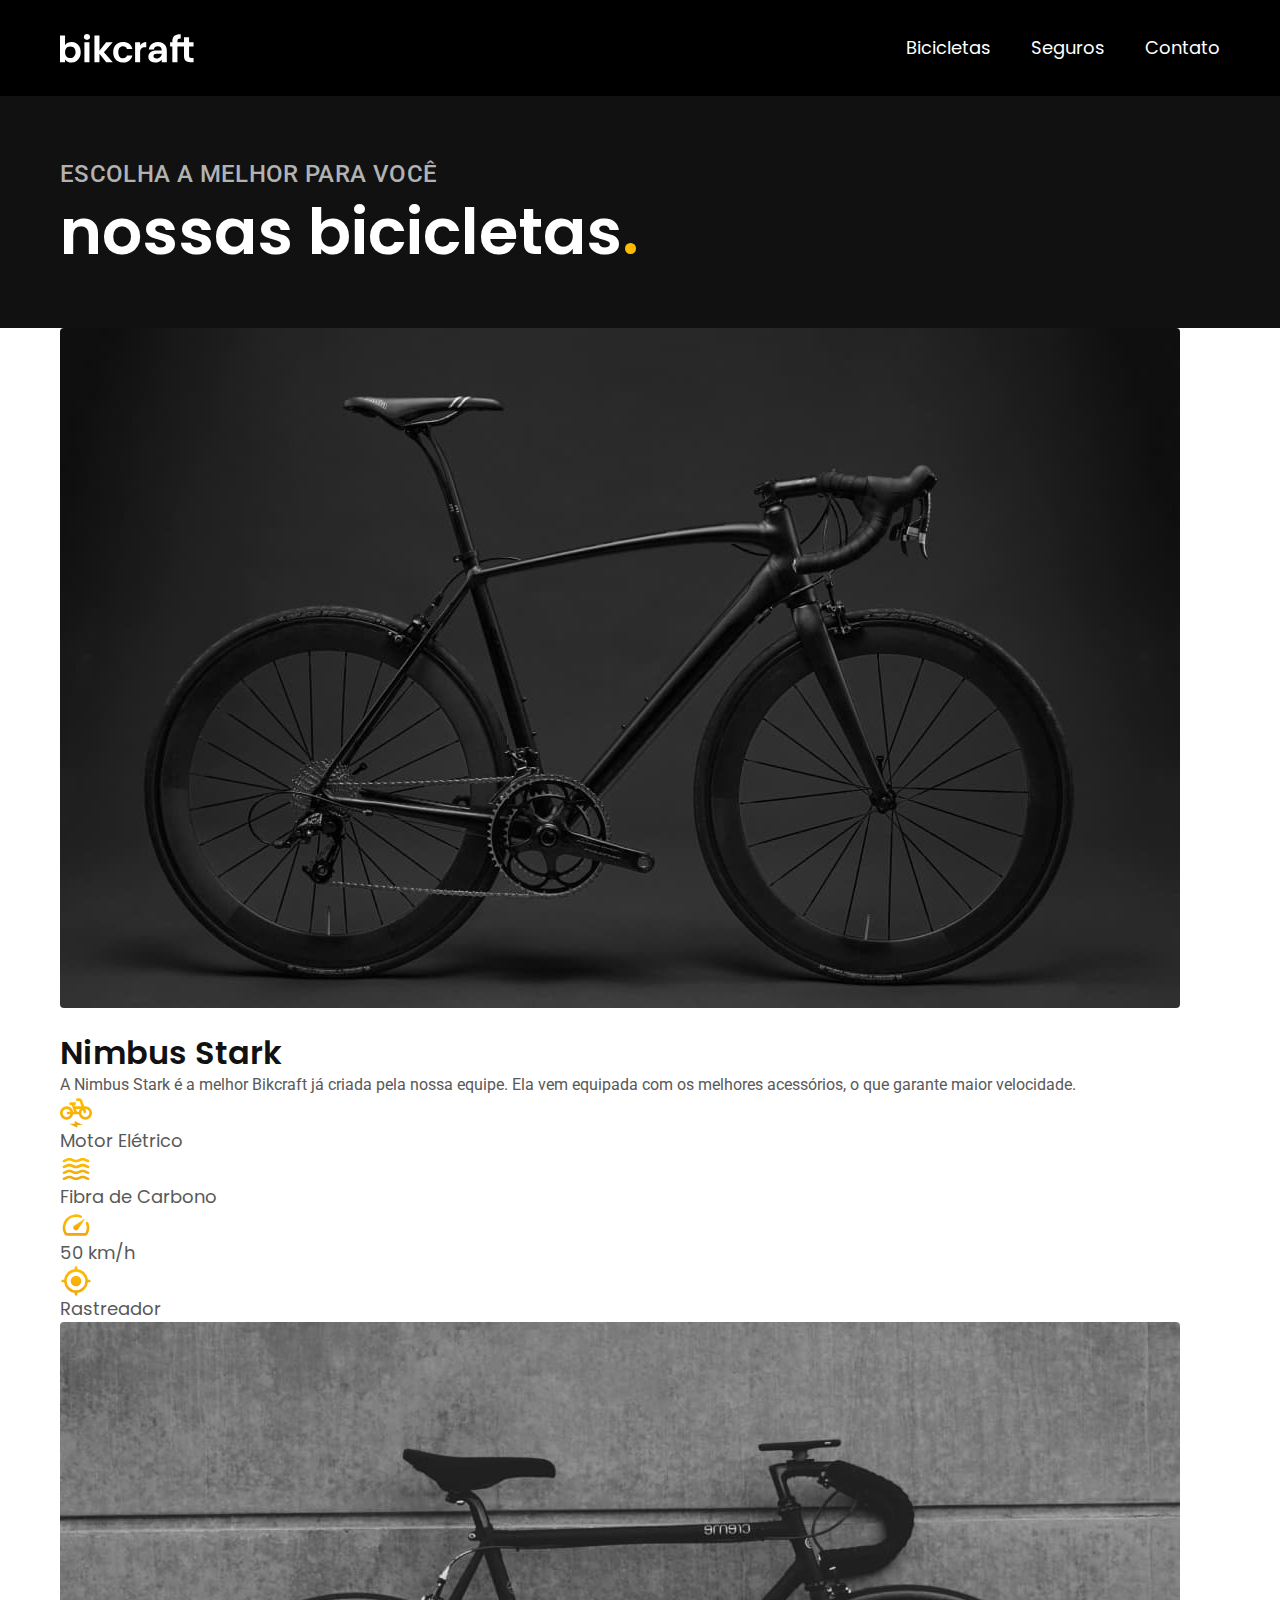
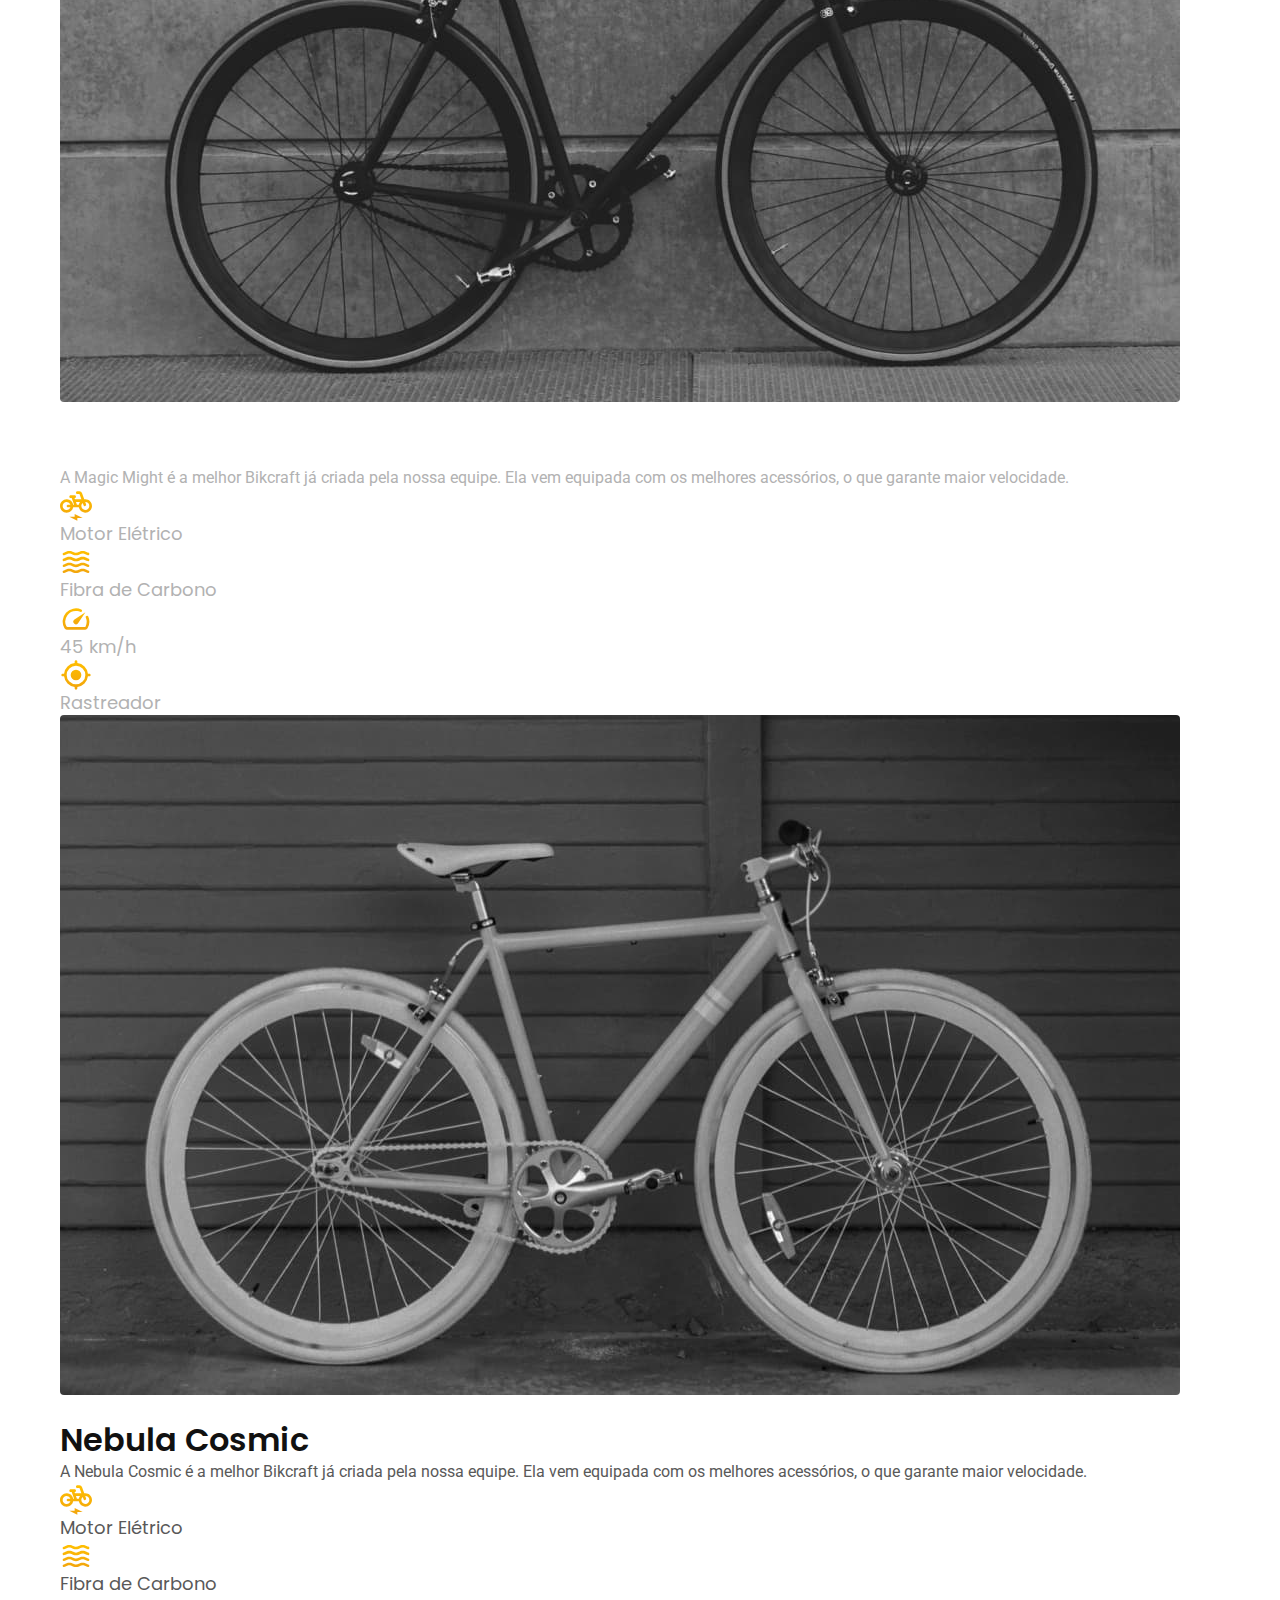
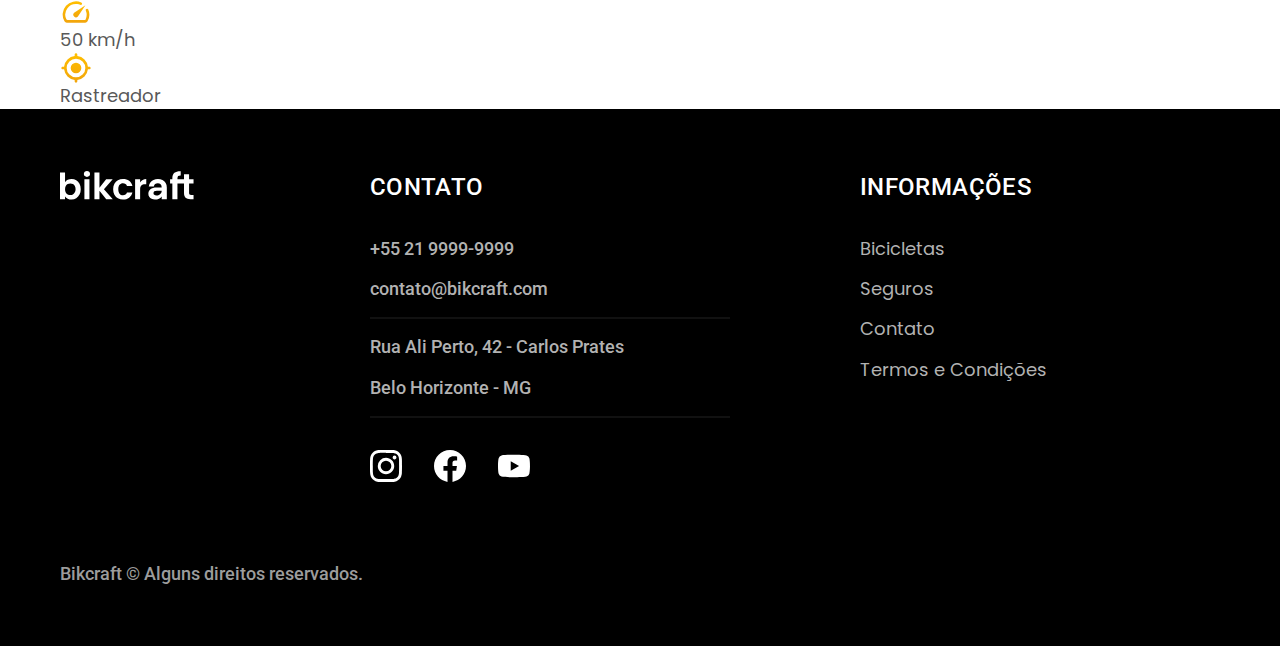
==== bicicletas.html @ 80204b65 "bicicletas" ====
<!DOCTYPE html>
<html lang="pt-br">

<head>
  <meta charset="UTF-8">
  <meta name="viewport" content="width=device-width, initial-scale=1.0">

  <title>Bicicletas - Bikcraft</title>
  <meta name="description" content="Termos e Condições referentes a nossos planos e produtos.">

  <link rel="stylesheet" href="./css/style.css">
</head>

<link rel="preconnect" href="https://fonts.googleapis.com">
<link rel="preconnect" href="https://fonts.gstatic.com" crossorigin>
<link href="https://fonts.googleapis.com/css2?family=Merriweather:ital,wght@1,900&family=Poppins:wght@500;600&family=Roboto:wght@400;500&display=swap" rel="stylesheet">

<body id="bicicletas">
  <header class="header-bg">
    <div class="header container">
      <a href="./">
        <img src="./img/bikcraft.svg" alt="bikcraft">
      </a>
      <nav aria-label="primaria">
        <ul class="header-menu font-1-m cor-0">
          <li><a href="./bicicletas.html">Bicicletas</a></li>
          <li><a href="./seguro.html">Seguros</a></li>
          <li><a href="./contato.html">Contato</a></li>
        </ul>
      </nav>
  </header>

  <main>
    <div class="titulo-bg">
      <div class="titulo container">
        <p class="font-2-l-b cor-5">Escolha a melhor para você</p>
        <h1 class="font-1-xxl cor-0">nossas bicicletas<span class="cor-p1">.</span></h1>
      </div>
    </div>

    <div class="bicicletas-bg">
      <div class="bicicletas container">
        <div class="bicicletas-imagem">
          <img src="./img/bicicletas/nimbus.jpg" alt="Nimbus">
          <span class="font-2-m cor-0">R$ 4999</span>
        </div>
        <div class="bicicletas-conteudo">
          <h2 class="font-1-xl">Nimbus Stark</h2>
          <p class="font-2-s cor-8">A Nimbus Stark é a melhor Bikcraft já criada pela nossa equipe. Ela vem equipada com os melhores acessórios, o que garante maior velocidade.</p>
          <ul class="font-1-m cor-8">
            <li><img src="./img/icones/eletrica.svg" alt="">
              Motor Elétrico
            </li>
            <li><img src="./img/icones/carbono.svg" alt="">
              Fibra de Carbono
            </li>
            <li><img src="./img/icones/velocidade.svg" alt="">
              50 km/h
            </li>
            <li><img src="./img/icones/rastreador.svg" alt="">
              Rastreador
            </li>
          </ul>
        </div>
      </div>
    </div>

    <div class="bicicletas-bg">
      <div class="bicicletas container">
        <div class="bicicletas-imagem">
          <img src="./img/bicicletas/magic.jpg" alt="Magic">
          <span class="font-2-m cor-0">R$ 2499</span>
        </div>
        <div class="bicicletas-conteudo">
          <h2 class="font-1-xl cor-0">Magic Might</h2>
          <p class="font-2-s cor-5">A Magic Might é a melhor Bikcraft já criada pela nossa equipe. Ela vem equipada com os melhores acessórios, o que garante maior velocidade.</p>
          <ul class="font-1-m cor-5">
            <li><img src="./img/icones/eletrica.svg" alt="">
              Motor Elétrico
            </li>
            <li><img src="./img/icones/carbono.svg" alt="">
              Fibra de Carbono
            </li>
            <li><img src="./img/icones/velocidade.svg" alt="">
              45 km/h
            </li>
            <li><img src="./img/icones/rastreador.svg" alt="">
              Rastreador
            </li>
          </ul>
        </div>
      </div>
    </div>

    <div class="bicicletas-bg">
      <div class="bicicletas container">
        <div class="bicicletas-imagem">
          <img src="./img/bicicletas/nebula.jpg" alt="Nebula">
          <span class="font-2-m cor-0">R$ 3999</span>
        </div>
        <div class="bicicletas-conteudo">
          <h2 class="font-1-xl">Nebula Cosmic</h2>
          <p class="font-2-s cor-8">A Nebula Cosmic é a melhor Bikcraft já criada pela nossa equipe. Ela vem equipada com os melhores acessórios, o que garante maior velocidade.</p>
          <ul class="font-1-m cor-8">
            <li><img src="./img/icones/eletrica.svg" alt="">
              Motor Elétrico
            </li>
            <li><img src="./img/icones/carbono.svg" alt="">
              Fibra de Carbono
            </li>
            <li><img src="./img/icones/velocidade.svg" alt="">
              50 km/h
            </li>
            <li><img src="./img/icones/rastreador.svg" alt="">
              Rastreador
            </li>
          </ul>
        </div>
      </div>
    </div>
  </main>

  <footer class="footer-bg">
    <div class="footer container">
      <img src="./img/bikcraft.svg" alt="Bikcraft" width="136" height="32">
      <div class="footer-contato">
        <h3 class="font-2-l-b cor-0">Contato</h3>
        <ul class="font-2-m cor-5">
          <li> <a href="tel:+55 21 9999-9999"></a>+55 21 9999-9999</li>
          <li> <a href="mailto:contato@bikcraft.com"></a>contato@bikcraft.com</li>
          <li>Rua Ali Perto, 42 - Carlos Prates</li>
          <li>Belo Horizonte - MG</li>
        </ul>
        <div class="footer-redes">
          <a href="./"><img src="./img/redes/instagram.svg" alt="Instagram"></a>
          <a href="./"><img src="./img/redes/facebook.svg" alt="Facebook"></a>
          <a href="./"><img src="./img/redes/youtube.svg" alt="Youtube"></a>
        </div>
      </div>
      <div class="footer-informacoes">
        <h3 class="font-2-l-b cor-0">Informações</h3>
        <nav>
          <ul class="font-1-m cor-5">
            <li><a href="./bicicletas.html">Bicicletas</a></li>
            <li><a href="./seguros.html">Seguros</a></li>
            <li><a href="./contato.html">Contato</a></li>
            <li><a href="./termos.html">Termos e Condições</a></li>
          </ul>
        </nav>
      </div>
      <p class="font-2-m cor-6 footer-copy">Bikcraft © Alguns direitos reservados.</p>
    </div>
  </footer>
</body>

</html>
---- css/style.css ----
@import "./global/global.css";
@import "./utilidades/tipografia.css";
@import "./utilidades/cores.css";

@import "./global/header.css";
@import "./global/footer.css";

/* Utilidades */
@import "./utilidades/componentes.css";

/* Home */
@import "./home/introducao.css";
@import "./home/tecnologia.css";
@import "./home/parceiros.css";
@import "./home/depoimento.css";

/* Bicicletas */
@import "./bicicletas/bicicletas.css";
@import "./bicicletas/bicicletas-lista.css";

/* Seguros */
@import "./seguros/seguros.css";

/* Termos */
@import "./termos/termos.css";
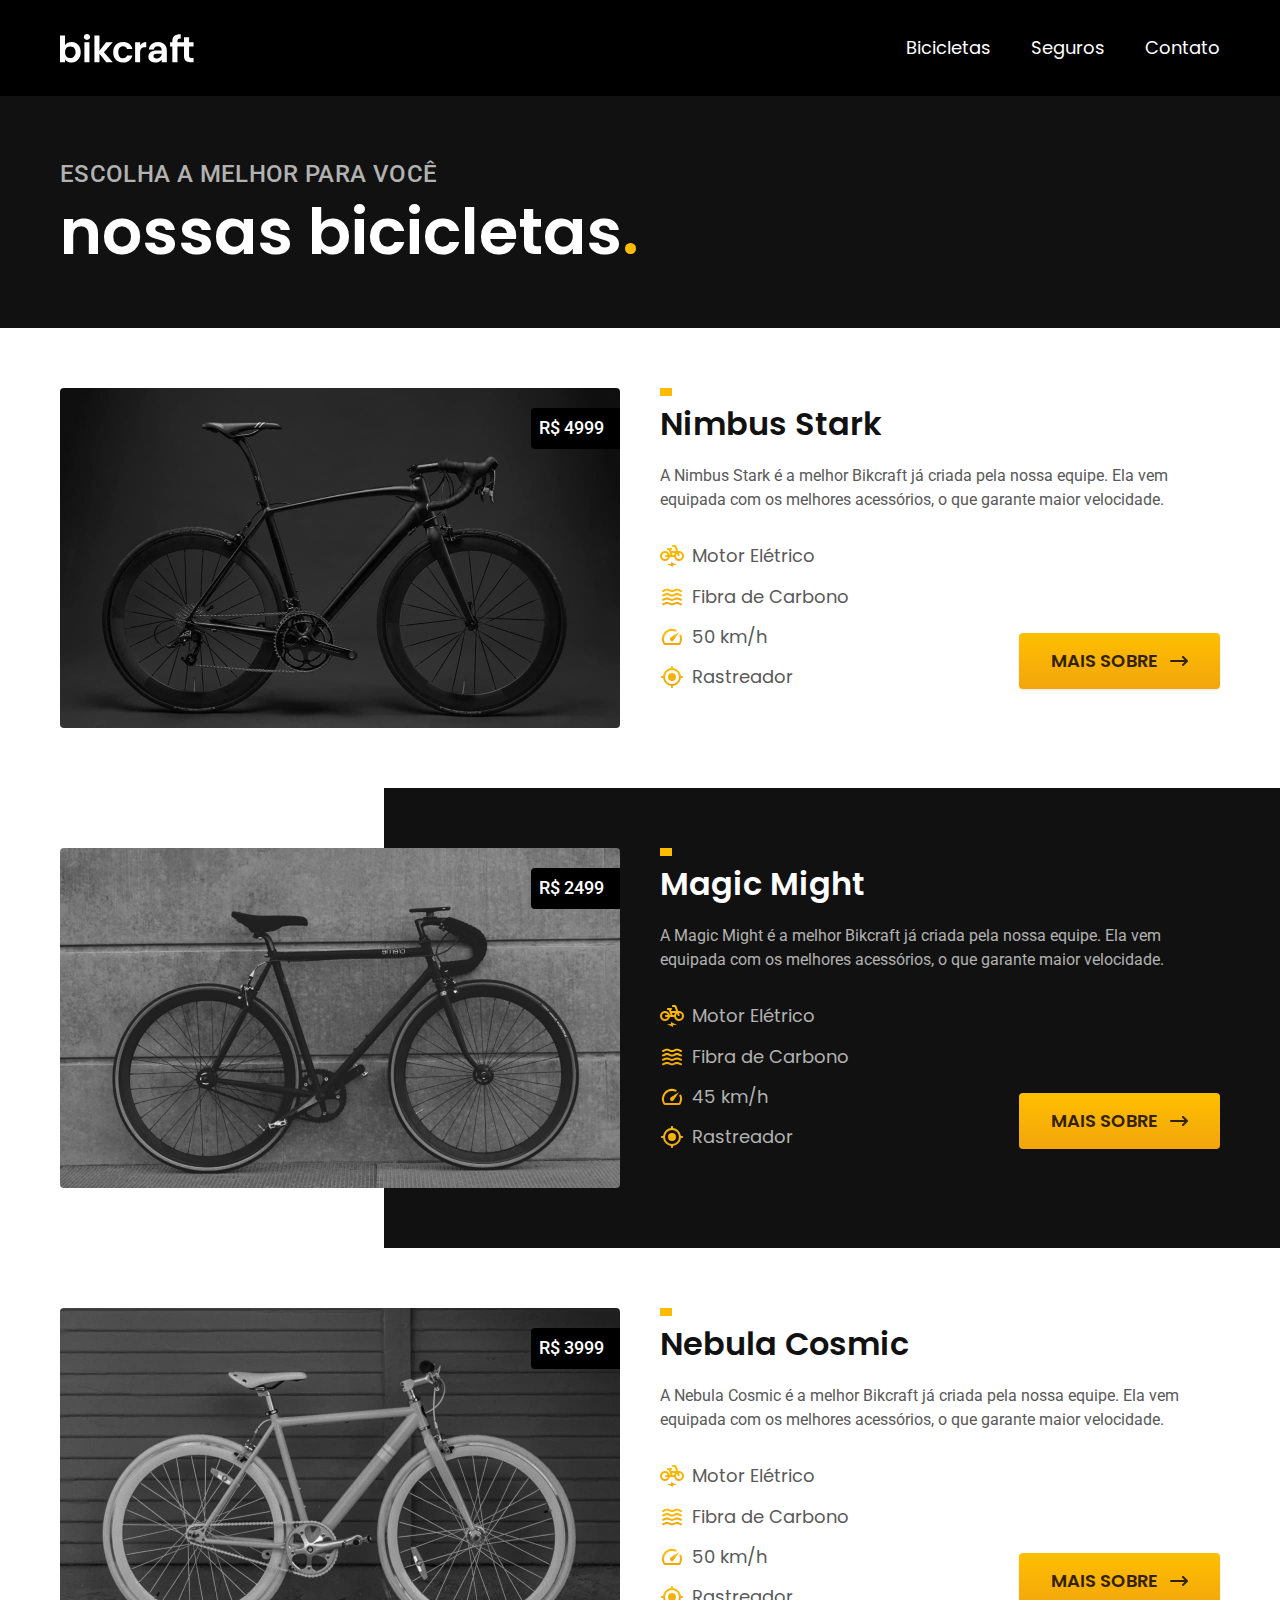
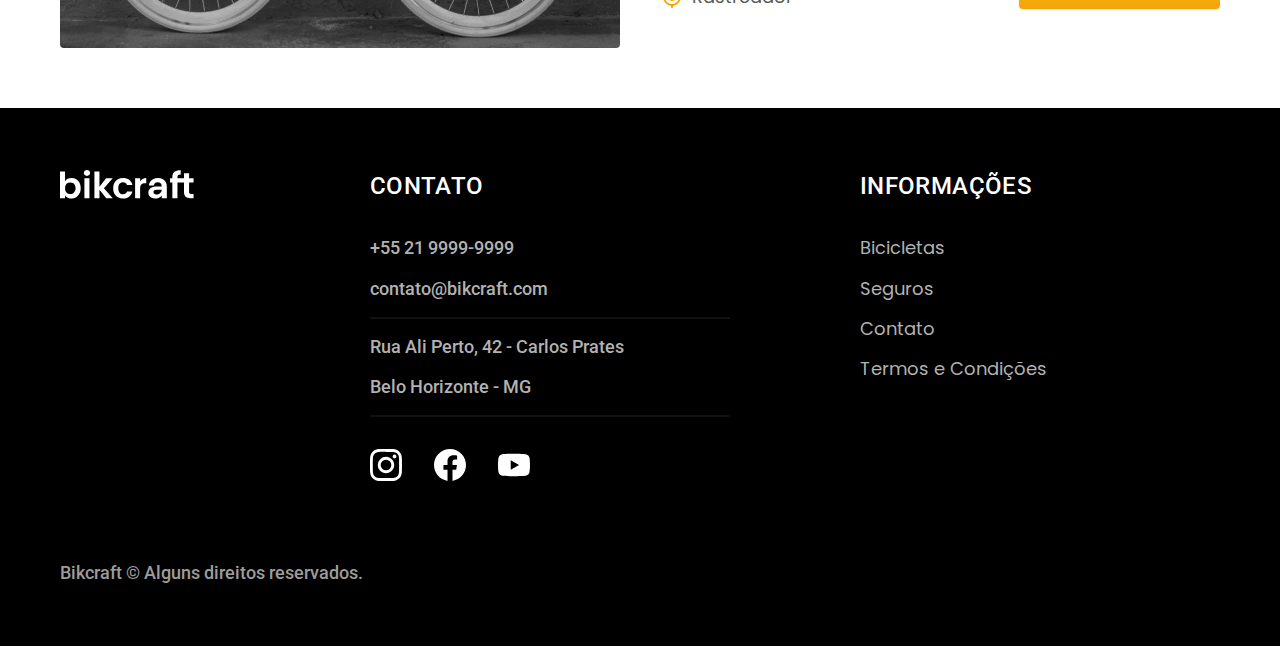
==== commit 0b0664e5: "bicicletas23" ====
--- a/bicicletas.html
+++ b/bicicletas.html
@@ -38,7 +38,6 @@
       </div>
     </div>
 
-    <div class="bicicletas-bg">
       <div class="bicicletas container">
         <div class="bicicletas-imagem">
           <img src="./img/bicicletas/nimbus.jpg" alt="Nimbus">
@@ -61,9 +60,9 @@
               Rastreador
             </li>
           </ul>
+          <a class="botao seta" href="./bicicletas/nimbus.html">mais sobre</a>
         </div>
       </div>
-    </div>
 
     <div class="bicicletas-bg">
       <div class="bicicletas container">
@@ -88,11 +87,13 @@
               Rastreador
             </li>
           </ul>
+          <a class="botao seta" href="./bicicletas/magic.html">mais sobre</a>
+
         </div>
       </div>
     </div>
 
-    <div class="bicicletas-bg">
+
       <div class="bicicletas container">
         <div class="bicicletas-imagem">
           <img src="./img/bicicletas/nebula.jpg" alt="Nebula">
@@ -115,9 +116,9 @@
               Rastreador
             </li>
           </ul>
+          <a class="botao seta" href="./bicicletas/nebula.html">mais sobre</a>
         </div>
       </div>
-    </div>
   </main>
 
   <footer class="footer-bg">
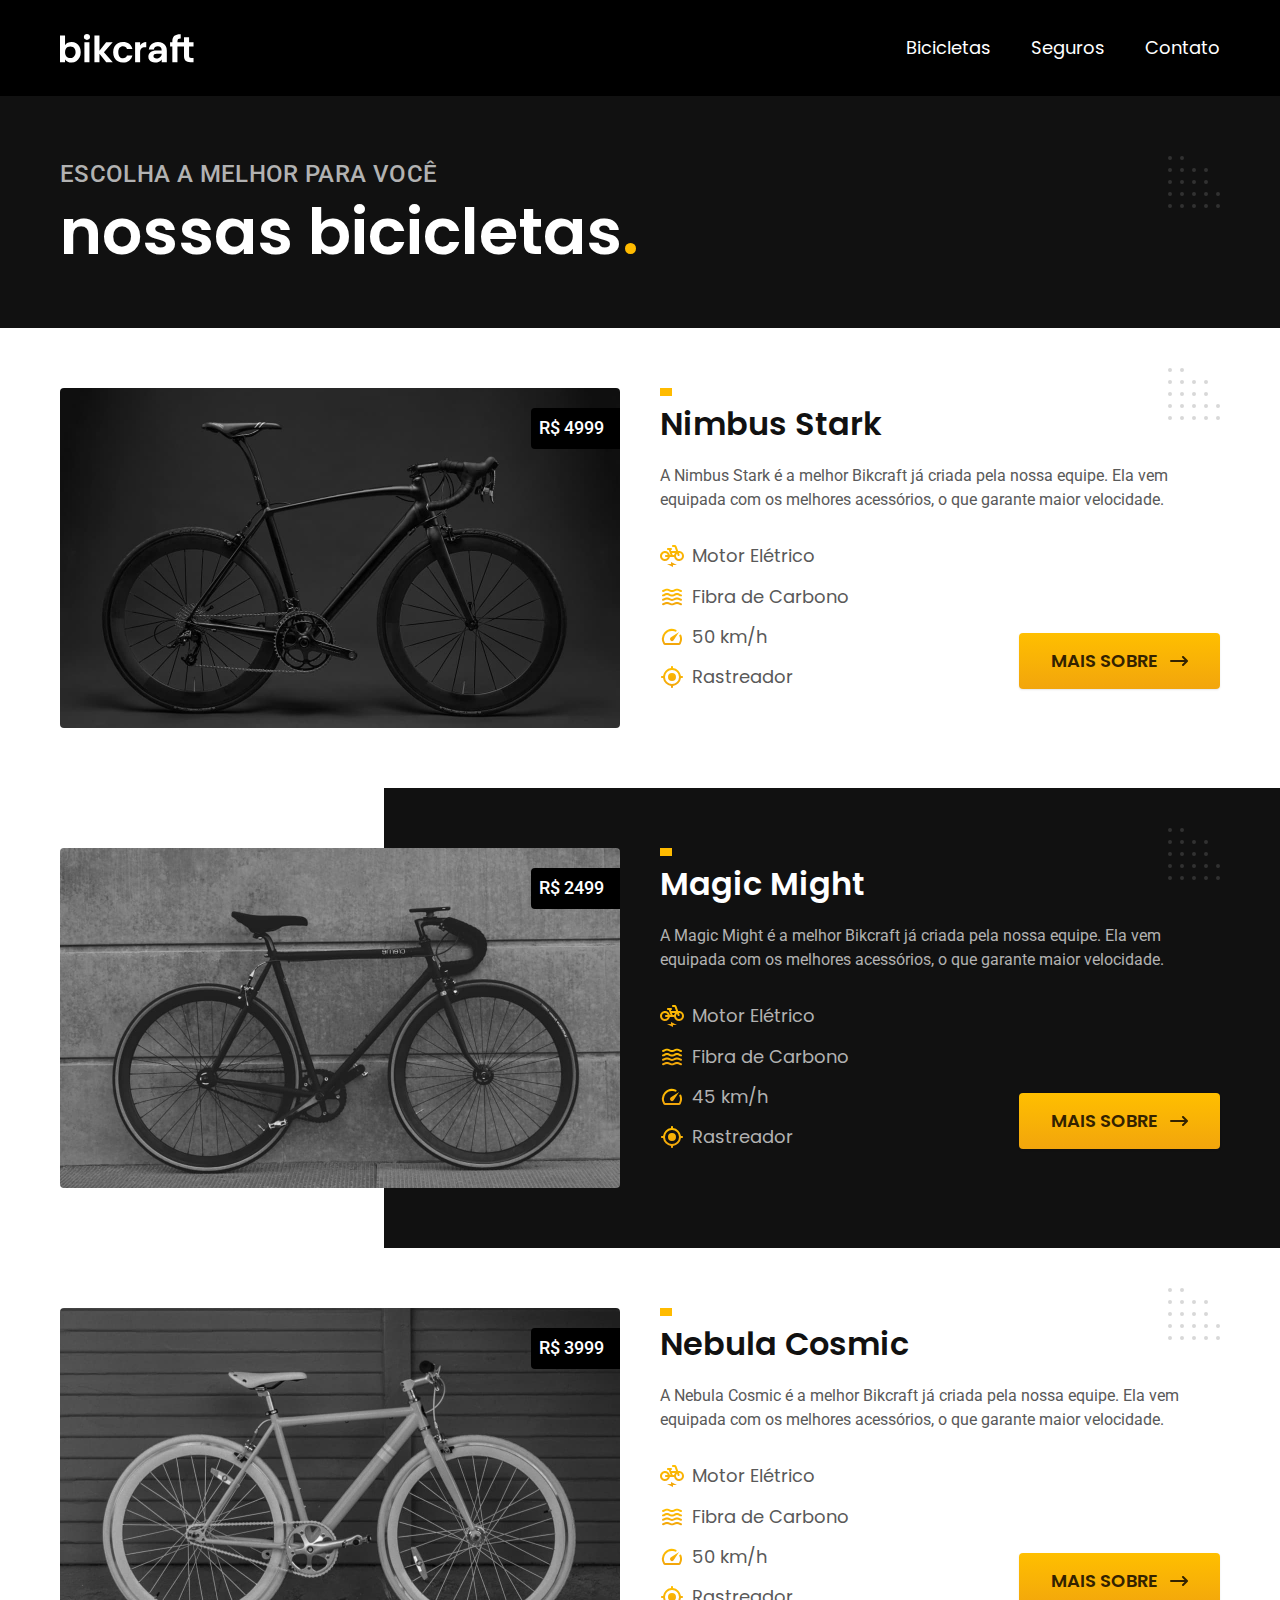
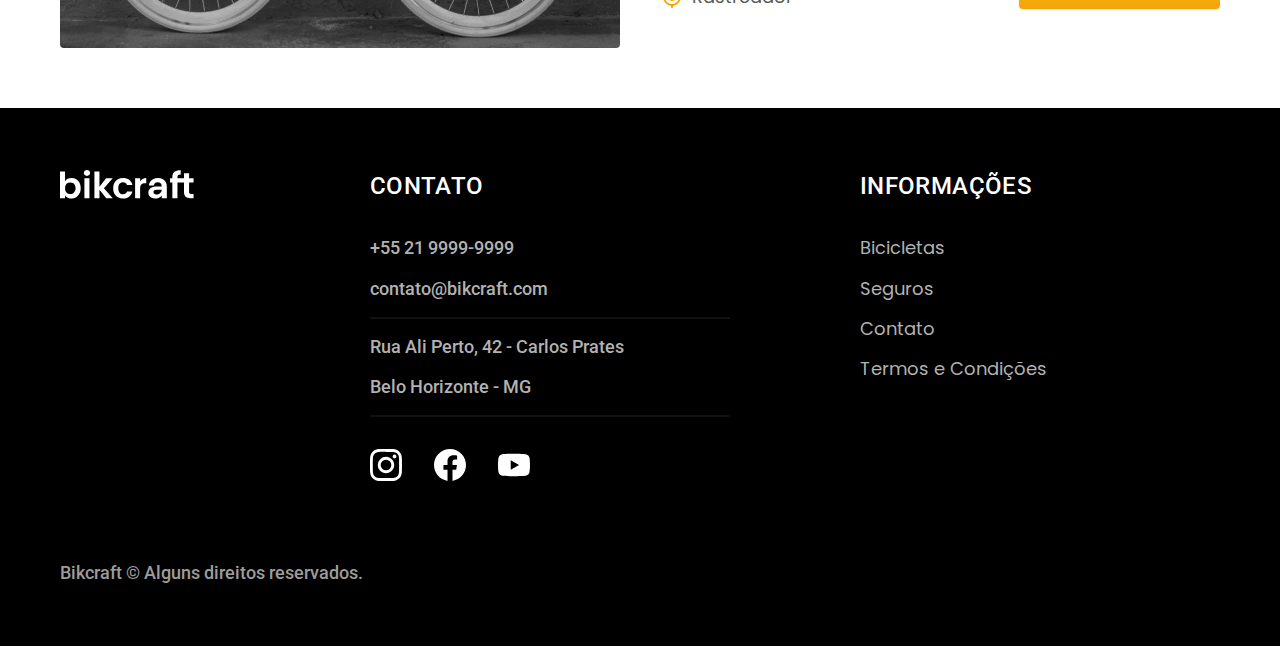
==== commit 2bd137ca: "otimizacoes" ====
--- a/bicicletas.html
+++ b/bicicletas.html
@@ -8,6 +8,7 @@
   <title>Bicicletas - Bikcraft</title>
   <meta name="description" content="Termos e Condições referentes a nossos planos e produtos.">
 
+  <link rel="preload" href="./css/style.css" as="style">
   <link rel="stylesheet" href="./css/style.css">
 </head>
 
@@ -19,12 +20,12 @@
   <header class="header-bg">
     <div class="header container">
       <a href="./">
-        <img src="./img/bikcraft.svg" alt="bikcraft">
+        <img src="./img/bikcraft.svg"  width="136" height="32" alt="bikcraft">
       </a>
       <nav aria-label="primaria">
         <ul class="header-menu font-1-m cor-0">
           <li><a href="./bicicletas.html">Bicicletas</a></li>
-          <li><a href="./seguro.html">Seguros</a></li>
+          <li><a href="./seguros.html">Seguros</a></li>
           <li><a href="./contato.html">Contato</a></li>
         </ul>
       </nav>
@@ -38,52 +39,52 @@
       </div>
     </div>
 
-      <div class="bicicletas container">
-        <div class="bicicletas-imagem">
-          <img src="./img/bicicletas/nimbus.jpg" alt="Nimbus">
-          <span class="font-2-m cor-0">R$ 4999</span>
-        </div>
-        <div class="bicicletas-conteudo">
-          <h2 class="font-1-xl">Nimbus Stark</h2>
-          <p class="font-2-s cor-8">A Nimbus Stark é a melhor Bikcraft já criada pela nossa equipe. Ela vem equipada com os melhores acessórios, o que garante maior velocidade.</p>
-          <ul class="font-1-m cor-8">
-            <li><img src="./img/icones/eletrica.svg" alt="">
-              Motor Elétrico
-            </li>
-            <li><img src="./img/icones/carbono.svg" alt="">
-              Fibra de Carbono
-            </li>
-            <li><img src="./img/icones/velocidade.svg" alt="">
-              50 km/h
-            </li>
-            <li><img src="./img/icones/rastreador.svg" alt="">
-              Rastreador
-            </li>
-          </ul>
-          <a class="botao seta" href="./bicicletas/nimbus.html">mais sobre</a>
-        </div>
+    <div class="bicicletas container">
+      <div class="bicicletas-imagem">
+        <img src="./img/bicicletas/nimbus.jpg" width="1120" height="680" alt="Nimbus">
+        <span class="font-2-m cor-0">R$ 4999</span>
       </div>
+      <div class="bicicletas-conteudo">
+        <h2 class="font-1-xl">Nimbus Stark</h2>
+        <p class="font-2-s cor-8">A Nimbus Stark é a melhor Bikcraft já criada pela nossa equipe. Ela vem equipada com os melhores acessórios, o que garante maior velocidade.</p>
+        <ul class="font-1-m cor-8">
+          <li><img src="./img/icones/eletrica.svg" width="32" height="32" alt="">
+            Motor Elétrico
+          </li>
+          <li><img src="./img/icones/carbono.svg" width="32" height="32" alt="">
+            Fibra de Carbono
+          </li>
+          <li><img src="./img/icones/velocidade.svg" width="32" height="32" alt="">
+            50 km/h
+          </li>
+          <li><img src="./img/icones/rastreador.svg" width="32" height="32" alt="">
+            Rastreador
+          </li>
+        </ul>
+        <a class="botao seta" href="./bicicletas/nimbus.html">mais sobre</a>
+      </div>
+    </div>
 
     <div class="bicicletas-bg">
       <div class="bicicletas container">
         <div class="bicicletas-imagem">
-          <img src="./img/bicicletas/magic.jpg" alt="Magic">
+          <img src="./img/bicicletas/magic.jpg" width="1120" height="680" alt="Magic">
           <span class="font-2-m cor-0">R$ 2499</span>
         </div>
         <div class="bicicletas-conteudo">
           <h2 class="font-1-xl cor-0">Magic Might</h2>
           <p class="font-2-s cor-5">A Magic Might é a melhor Bikcraft já criada pela nossa equipe. Ela vem equipada com os melhores acessórios, o que garante maior velocidade.</p>
           <ul class="font-1-m cor-5">
-            <li><img src="./img/icones/eletrica.svg" alt="">
+            <li><img src="./img/icones/eletrica.svg" width="32" height="32" alt="">
               Motor Elétrico
             </li>
-            <li><img src="./img/icones/carbono.svg" alt="">
+            <li><img src="./img/icones/carbono.svg" width="32" height="32" alt="">
               Fibra de Carbono
             </li>
-            <li><img src="./img/icones/velocidade.svg" alt="">
+            <li><img src="./img/icones/velocidade.svg" width="32" height="32" alt="">
               45 km/h
             </li>
-            <li><img src="./img/icones/rastreador.svg" alt="">
+            <li><img src="./img/icones/rastreador.svg" width="32" height="32"alt="">
               Rastreador
             </li>
           </ul>
@@ -94,31 +95,31 @@
     </div>
 
 
-      <div class="bicicletas container">
-        <div class="bicicletas-imagem">
-          <img src="./img/bicicletas/nebula.jpg" alt="Nebula">
-          <span class="font-2-m cor-0">R$ 3999</span>
-        </div>
-        <div class="bicicletas-conteudo">
-          <h2 class="font-1-xl">Nebula Cosmic</h2>
-          <p class="font-2-s cor-8">A Nebula Cosmic é a melhor Bikcraft já criada pela nossa equipe. Ela vem equipada com os melhores acessórios, o que garante maior velocidade.</p>
-          <ul class="font-1-m cor-8">
-            <li><img src="./img/icones/eletrica.svg" alt="">
-              Motor Elétrico
-            </li>
-            <li><img src="./img/icones/carbono.svg" alt="">
-              Fibra de Carbono
-            </li>
-            <li><img src="./img/icones/velocidade.svg" alt="">
-              50 km/h
-            </li>
-            <li><img src="./img/icones/rastreador.svg" alt="">
-              Rastreador
-            </li>
-          </ul>
-          <a class="botao seta" href="./bicicletas/nebula.html">mais sobre</a>
-        </div>
+    <div class="bicicletas container">
+      <div class="bicicletas-imagem">
+        <img src="./img/bicicletas/nebula.jpg" width="1120" height="680" alt="Nebula">
+        <span class="font-2-m cor-0">R$ 3999</span>
       </div>
+      <div class="bicicletas-conteudo">
+        <h2 class="font-1-xl">Nebula Cosmic</h2>
+        <p class="font-2-s cor-8">A Nebula Cosmic é a melhor Bikcraft já criada pela nossa equipe. Ela vem equipada com os melhores acessórios, o que garante maior velocidade.</p>
+        <ul class="font-1-m cor-8">
+          <li><img src="./img/icones/eletrica.svg" width="32" height="32" alt="">
+            Motor Elétrico
+          </li>
+          <li><img src="./img/icones/carbono.svg" width="32" height="32" alt="">
+            Fibra de Carbono
+          </li>
+          <li><img src="./img/icones/velocidade.svg" width="32" height="32" alt="">
+            50 km/h
+          </li>
+          <li><img src="./img/icones/rastreador.svg" width="32" height="32" alt="">
+            Rastreador
+          </li>
+        </ul>
+        <a class="botao seta" href="./bicicletas/nebula.html">mais sobre</a>
+      </div>
+    </div>
   </main>
 
   <footer class="footer-bg">
@@ -133,9 +134,9 @@
           <li>Belo Horizonte - MG</li>
         </ul>
         <div class="footer-redes">
-          <a href="./"><img src="./img/redes/instagram.svg" alt="Instagram"></a>
-          <a href="./"><img src="./img/redes/facebook.svg" alt="Facebook"></a>
-          <a href="./"><img src="./img/redes/youtube.svg" alt="Youtube"></a>
+          <a href="./"><img src="./img/redes/instagram.svg" width="32" height="32" alt="Instagram"></a>
+          <a href="./"><img src="./img/redes/facebook.svg" width="32" height="32" alt="Facebook"></a>
+          <a href="./"><img src="./img/redes/youtube.svg" width="32" height="32" alt="Youtube"></a>
         </div>
       </div>
       <div class="footer-informacoes">
--- a/css/style.css
+++ b/css/style.css
@@ -7,6 +7,7 @@
 
 /* Utilidades */
 @import "./utilidades/componentes.css";
+@import "./utilidades/formulario.css";
 
 /* Home */
 @import "./home/introducao.css";
@@ -15,11 +16,24 @@
 @import "./home/depoimento.css";
 
 /* Bicicletas */
+@import "./bicicletas/bicicletas-lista.css";
 @import "./bicicletas/bicicletas.css";
-@import "./bicicletas/bicicletas-lista.css";
+
+/* Bicicleta */
+@import "./bicicleta/bicicleta.css";
+@import "./bicicleta/seguro.css";
 
 /* Seguros */
 @import "./seguros/seguros.css";
+@import "./seguros/vantagens.css";
+@import "./seguros/perguntas.css";
+
+/* Contato */
+@import "./contato/contato.css";
+@import "./contato/lojas.css";
+
+/* Orçamento */
+@import "./orcamento/orcamento.css";
 
 /* Termos */
-@import "./termos/termos.css";+@import "./termos/termos.css";
--- a/css/style.css
+++ b/css/style.css
@@ -7,6 +7,7 @@
 
 /* Utilidades */
 @import "./utilidades/componentes.css";
+@import "./utilidades/formulario.css";
 
 /* Home */
 @import "./home/introducao.css";
@@ -15,11 +16,24 @@
 @import "./home/depoimento.css";
 
 /* Bicicletas */
+@import "./bicicletas/bicicletas-lista.css";
 @import "./bicicletas/bicicletas.css";
-@import "./bicicletas/bicicletas-lista.css";
+
+/* Bicicleta */
+@import "./bicicleta/bicicleta.css";
+@import "./bicicleta/seguro.css";
 
 /* Seguros */
 @import "./seguros/seguros.css";
+@import "./seguros/vantagens.css";
+@import "./seguros/perguntas.css";
+
+/* Contato */
+@import "./contato/contato.css";
+@import "./contato/lojas.css";
+
+/* Orçamento */
+@import "./orcamento/orcamento.css";
 
 /* Termos */
-@import "./termos/termos.css";+@import "./termos/termos.css";
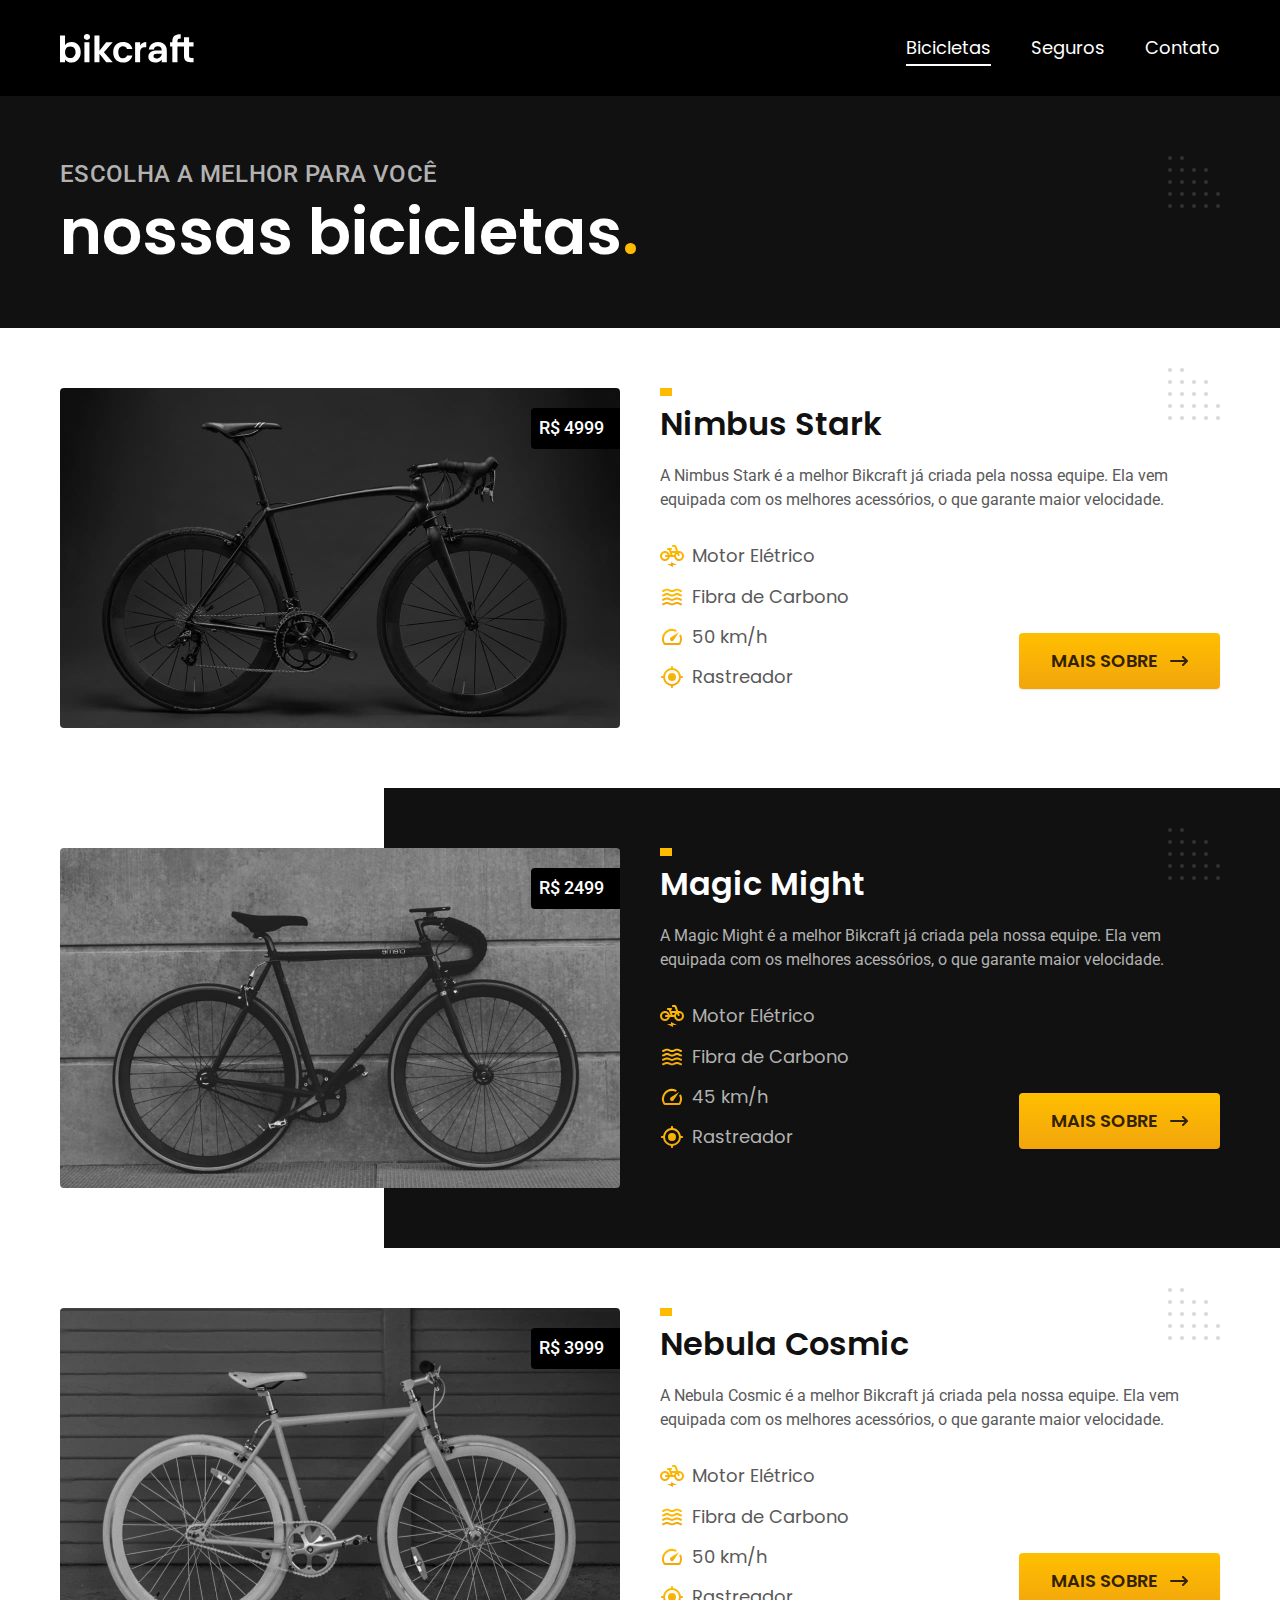
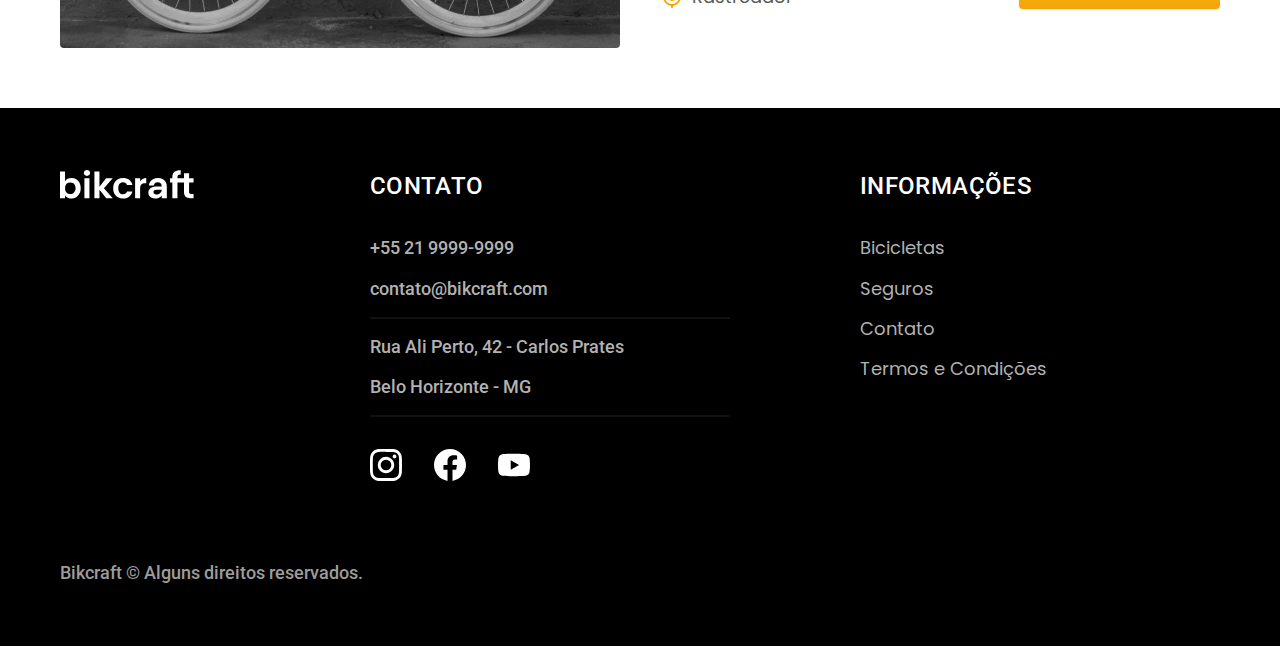
==== commit 8f7fe010: "js" ====
--- a/bicicletas.html
+++ b/bicicletas.html
@@ -20,7 +20,7 @@
   <header class="header-bg">
     <div class="header container">
       <a href="./">
-        <img src="./img/bikcraft.svg"  width="136" height="32" alt="bikcraft">
+        <img src="./img/bikcraft.svg" width="136" height="32" alt="bikcraft">
       </a>
       <nav aria-label="primaria">
         <ul class="header-menu font-1-m cor-0">
@@ -84,7 +84,7 @@
             <li><img src="./img/icones/velocidade.svg" width="32" height="32" alt="">
               45 km/h
             </li>
-            <li><img src="./img/icones/rastreador.svg" width="32" height="32"alt="">
+            <li><img src="./img/icones/rastreador.svg" width="32" height="32" alt="">
               Rastreador
             </li>
           </ul>
@@ -153,6 +153,7 @@
       <p class="font-2-m cor-6 footer-copy">Bikcraft © Alguns direitos reservados.</p>
     </div>
   </footer>
+  <script src="./js/script.js"></script>
 </body>
 
 </html>